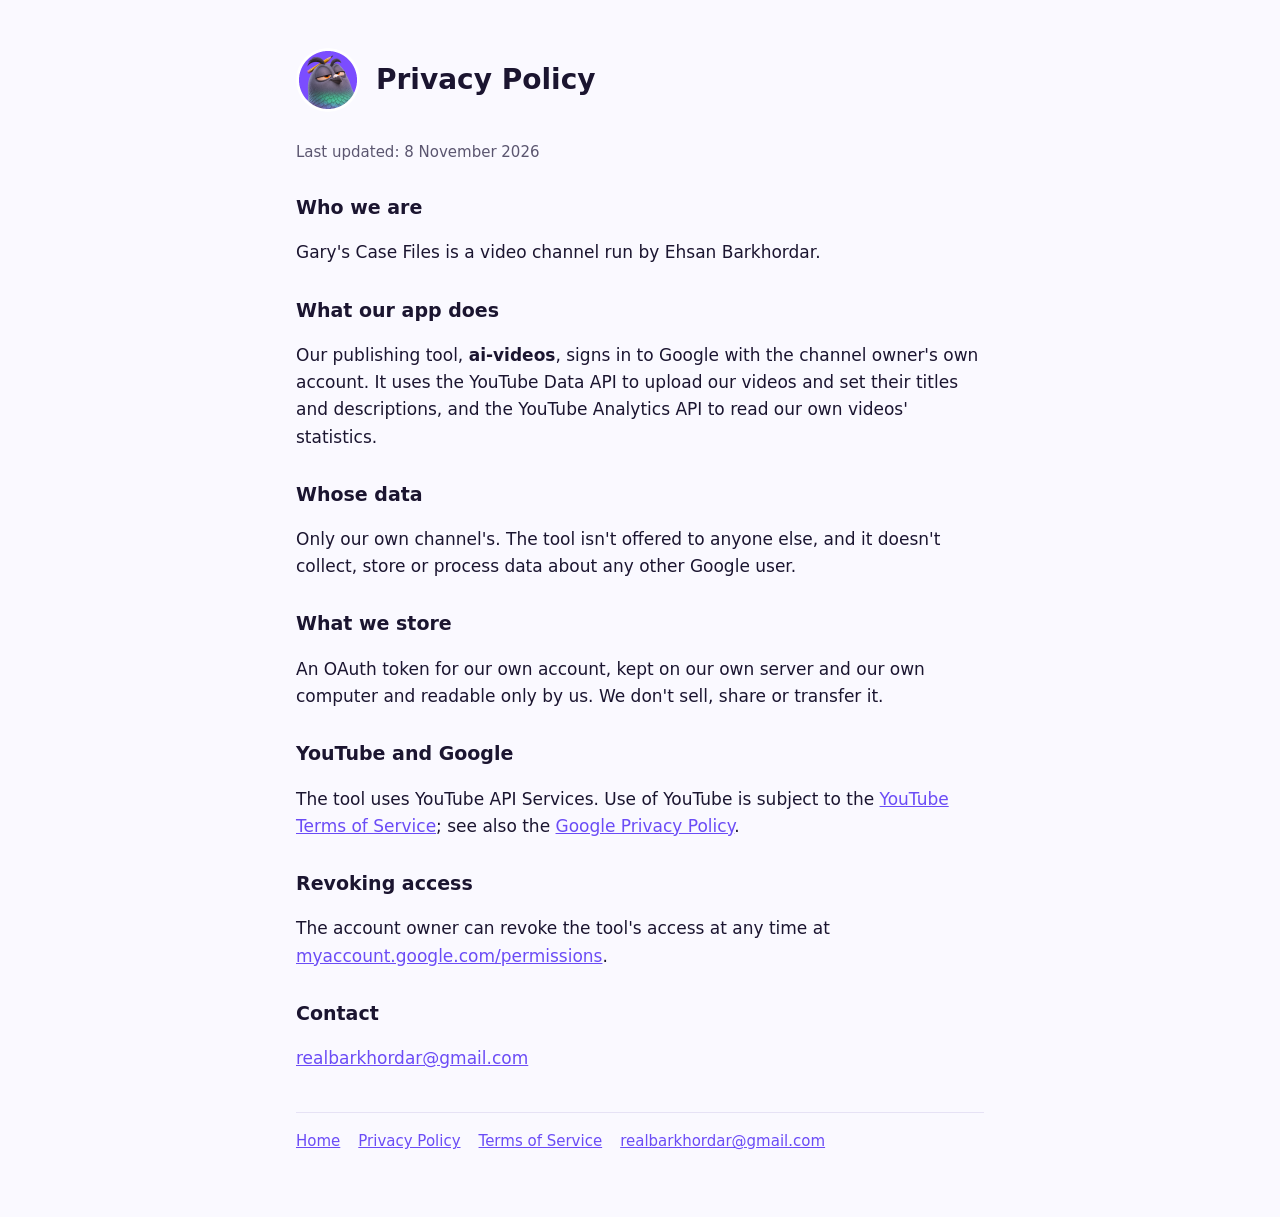
==== privacy.html @ e1255310 "Gary's Case Files: home page, privacy policy and terms" ====
<!doctype html><html lang="en"><head><meta charset="utf-8"><meta name="viewport" content="width=device-width, initial-scale=1"><link rel="stylesheet" href="style.css"><title>Privacy Policy · Gary's Case Files</title></head><body><main>
<header><img src="gary-mark.png" alt="Gary the pigeon"><h1>Privacy Policy</h1></header>
<p class="muted">Last updated: 8 November 2026</p>
<h2>Who we are</h2><p>Gary's Case Files is a video channel run by Ehsan Barkhordar.</p>
<h2>What our app does</h2><p>Our publishing tool, <strong>ai-videos</strong>, signs in to Google with the channel owner's own account. It uses the YouTube Data API to upload our videos and set their titles and descriptions, and the YouTube Analytics API to read our own videos' statistics.</p>
<h2>Whose data</h2><p>Only our own channel's. The tool isn't offered to anyone else, and it doesn't collect, store or process data about any other Google user.</p>
<h2>What we store</h2><p>An OAuth token for our own account, kept on our own server and our own computer and readable only by us. We don't sell, share or transfer it.</p>
<h2>YouTube and Google</h2><p>The tool uses YouTube API Services. Use of YouTube is subject to the <a href="https://www.youtube.com/t/terms">YouTube Terms of Service</a>; see also the <a href="https://policies.google.com/privacy">Google Privacy Policy</a>.</p>
<h2>Revoking access</h2><p>The account owner can revoke the tool's access at any time at <a href="https://myaccount.google.com/permissions">myaccount.google.com/permissions</a>.</p>
<h2>Contact</h2><p><a href="mailto:realbarkhordar@gmail.com">realbarkhordar@gmail.com</a></p>
<nav><a href="./">Home</a><a href="privacy.html">Privacy Policy</a><a href="terms.html">Terms of Service</a><a href="mailto:realbarkhordar@gmail.com">realbarkhordar@gmail.com</a></nav>
</main></body></html>
---- style.css ----
:root { --ink: #1b1530; --muted: #5b5670; --accent: #6b4cf6; --bg: #faf9ff; --card: #ffffff; --line: #e6e2f5; }
@media (prefers-color-scheme: dark) { :root { --ink: #f1eefc; --muted: #b3acc9; --accent: #a891ff; --bg: #14111f; --card: #1d1930; --line: #2e2846; } }
* { box-sizing: border-box; }
body { margin: 0; background: var(--bg); color: var(--ink); font: 17px/1.6 system-ui, -apple-system, "Segoe UI", Roboto, sans-serif; }
main { max-width: 720px; margin: 0 auto; padding: 48px 16px 64px; }
header { display: flex; align-items: center; gap: 16px; margin-bottom: 28px; }
header img { width: 64px; height: 64px; border-radius: 50%; }
h1 { font-size: 28px; line-height: 1.2; margin: 0; }
h2 { font-size: 19px; margin: 28px 0 6px; }
p, li { color: var(--ink); }
.muted { color: var(--muted); font-size: 15px; }
.card { background: var(--card); border: 1px solid var(--line); border-radius: 14px; padding: 20px 22px; margin: 20px 0; }
a { color: var(--accent); }
nav { margin-top: 40px; padding-top: 16px; border-top: 1px solid var(--line); font-size: 15px; display: flex; flex-wrap: wrap; gap: 6px 18px; }
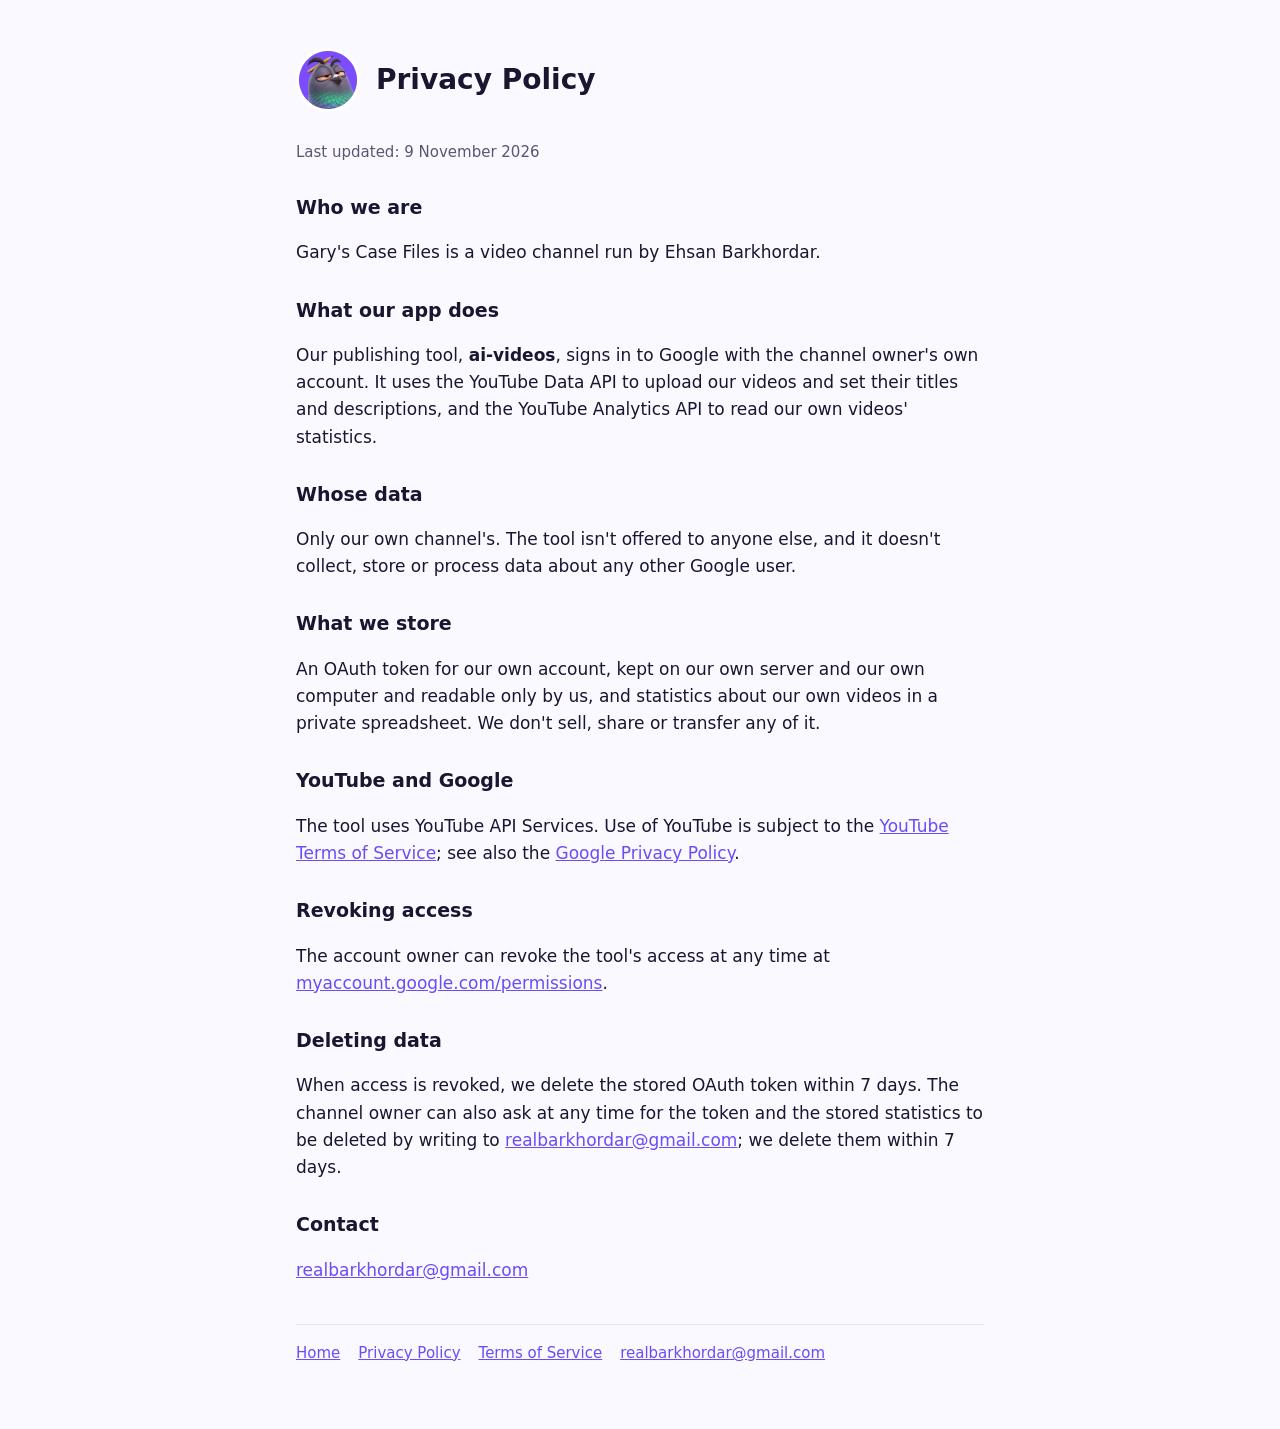
==== commit 3a365bdd: "Privacy policy: how stored data is deleted" ====
--- a/privacy.html
+++ b/privacy.html
@@ -1,12 +1,13 @@
 <!doctype html><html lang="en"><head><meta charset="utf-8"><meta name="viewport" content="width=device-width, initial-scale=1"><link rel="stylesheet" href="style.css"><title>Privacy Policy · Gary's Case Files</title></head><body><main>
 <header><img src="gary-mark.png" alt="Gary the pigeon"><h1>Privacy Policy</h1></header>
-<p class="muted">Last updated: 8 November 2026</p>
+<p class="muted">Last updated: 9 November 2026</p>
 <h2>Who we are</h2><p>Gary's Case Files is a video channel run by Ehsan Barkhordar.</p>
 <h2>What our app does</h2><p>Our publishing tool, <strong>ai-videos</strong>, signs in to Google with the channel owner's own account. It uses the YouTube Data API to upload our videos and set their titles and descriptions, and the YouTube Analytics API to read our own videos' statistics.</p>
 <h2>Whose data</h2><p>Only our own channel's. The tool isn't offered to anyone else, and it doesn't collect, store or process data about any other Google user.</p>
-<h2>What we store</h2><p>An OAuth token for our own account, kept on our own server and our own computer and readable only by us. We don't sell, share or transfer it.</p>
+<h2>What we store</h2><p>An OAuth token for our own account, kept on our own server and our own computer and readable only by us, and statistics about our own videos in a private spreadsheet. We don't sell, share or transfer any of it.</p>
 <h2>YouTube and Google</h2><p>The tool uses YouTube API Services. Use of YouTube is subject to the <a href="https://www.youtube.com/t/terms">YouTube Terms of Service</a>; see also the <a href="https://policies.google.com/privacy">Google Privacy Policy</a>.</p>
 <h2>Revoking access</h2><p>The account owner can revoke the tool's access at any time at <a href="https://myaccount.google.com/permissions">myaccount.google.com/permissions</a>.</p>
+<h2>Deleting data</h2><p>When access is revoked, we delete the stored OAuth token within 7 days. The channel owner can also ask at any time for the token and the stored statistics to be deleted by writing to <a href="mailto:realbarkhordar@gmail.com">realbarkhordar@gmail.com</a>; we delete them within 7 days.</p>
 <h2>Contact</h2><p><a href="mailto:realbarkhordar@gmail.com">realbarkhordar@gmail.com</a></p>
 <nav><a href="./">Home</a><a href="privacy.html">Privacy Policy</a><a href="terms.html">Terms of Service</a><a href="mailto:realbarkhordar@gmail.com">realbarkhordar@gmail.com</a></nav>
 </main></body></html>
